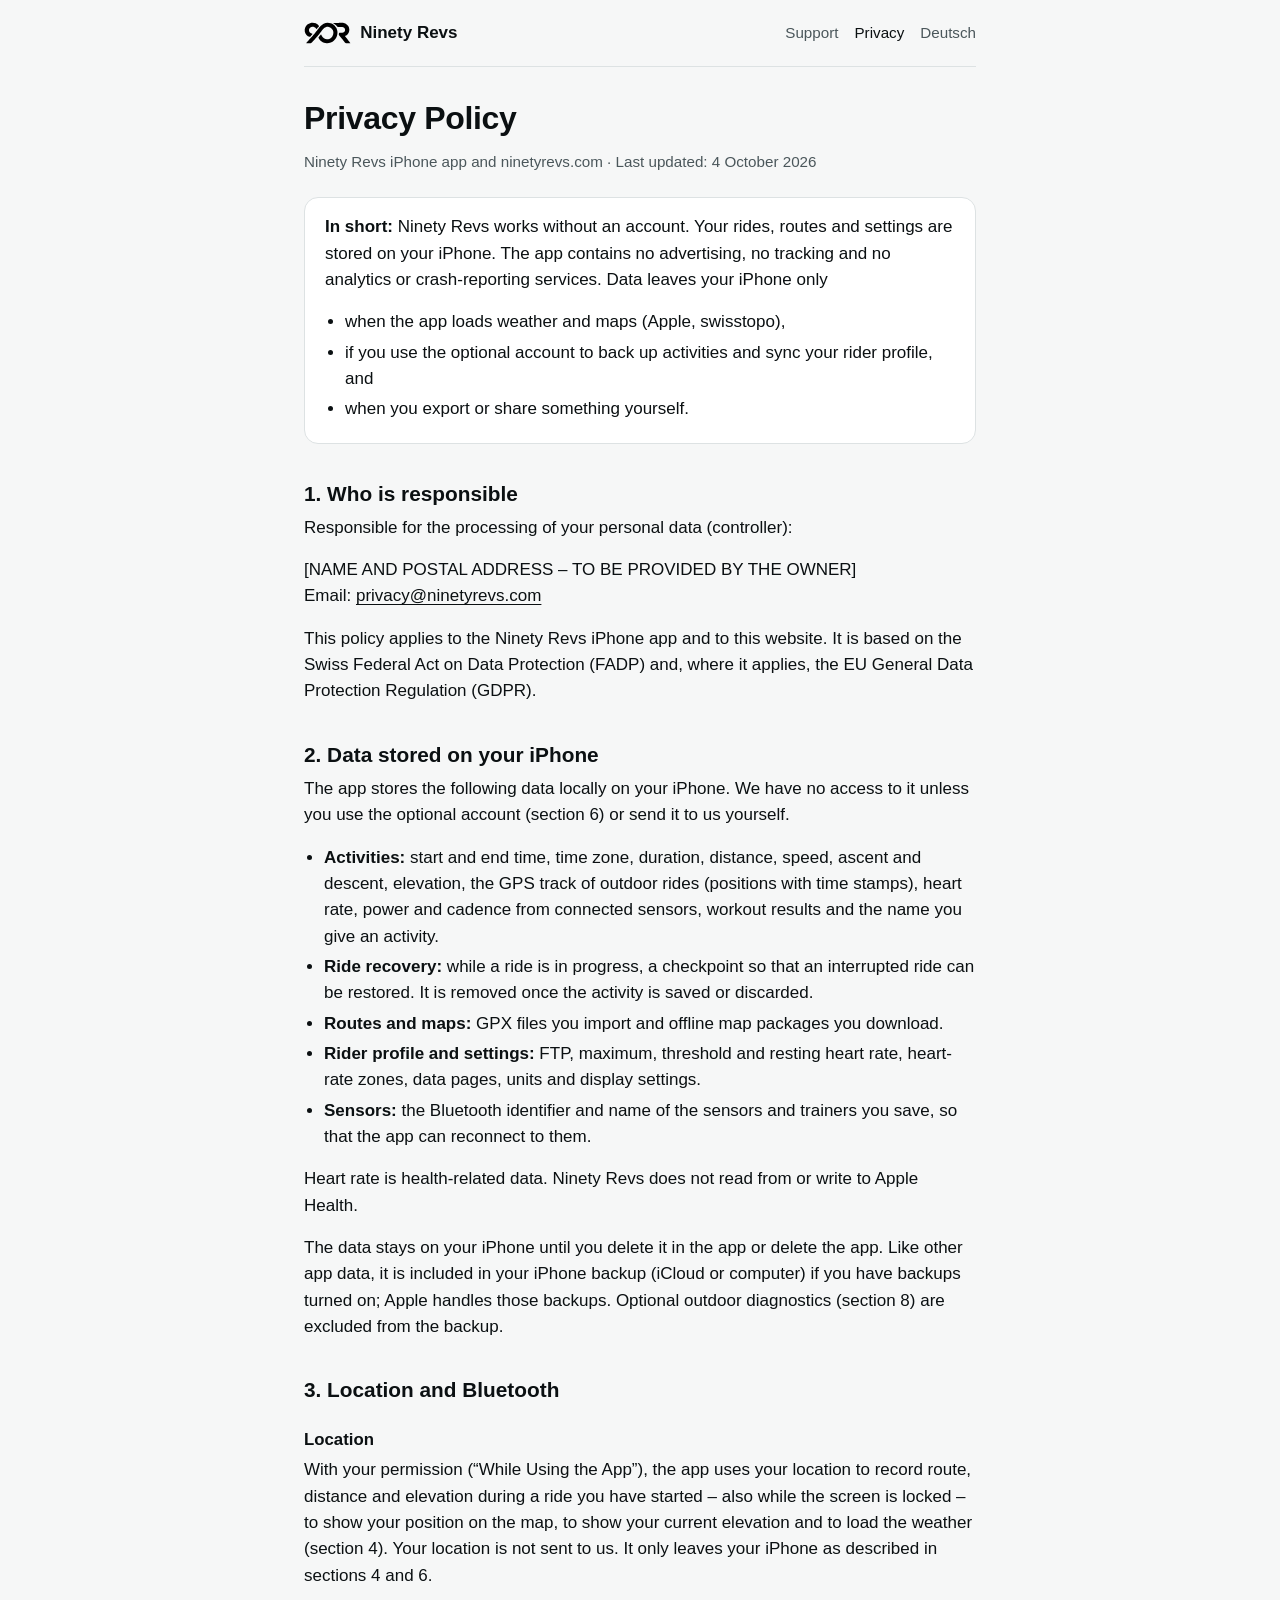
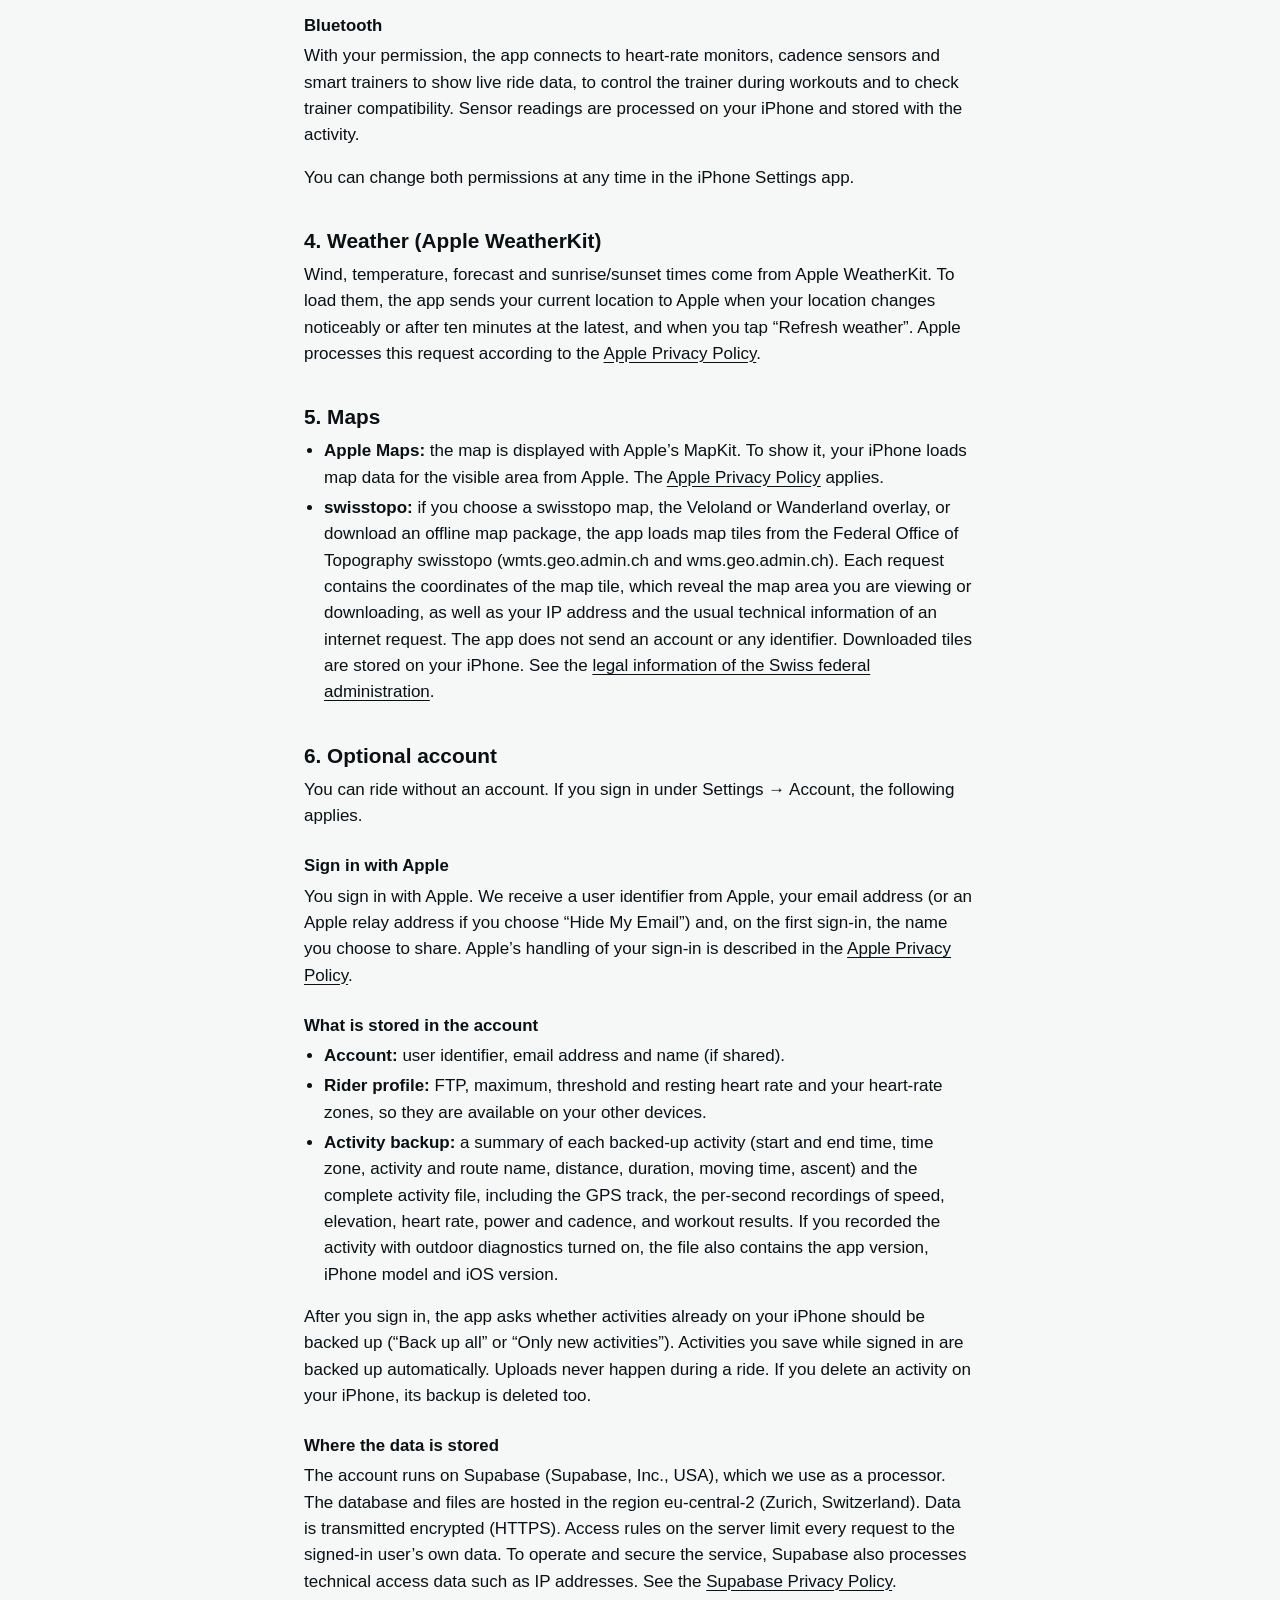
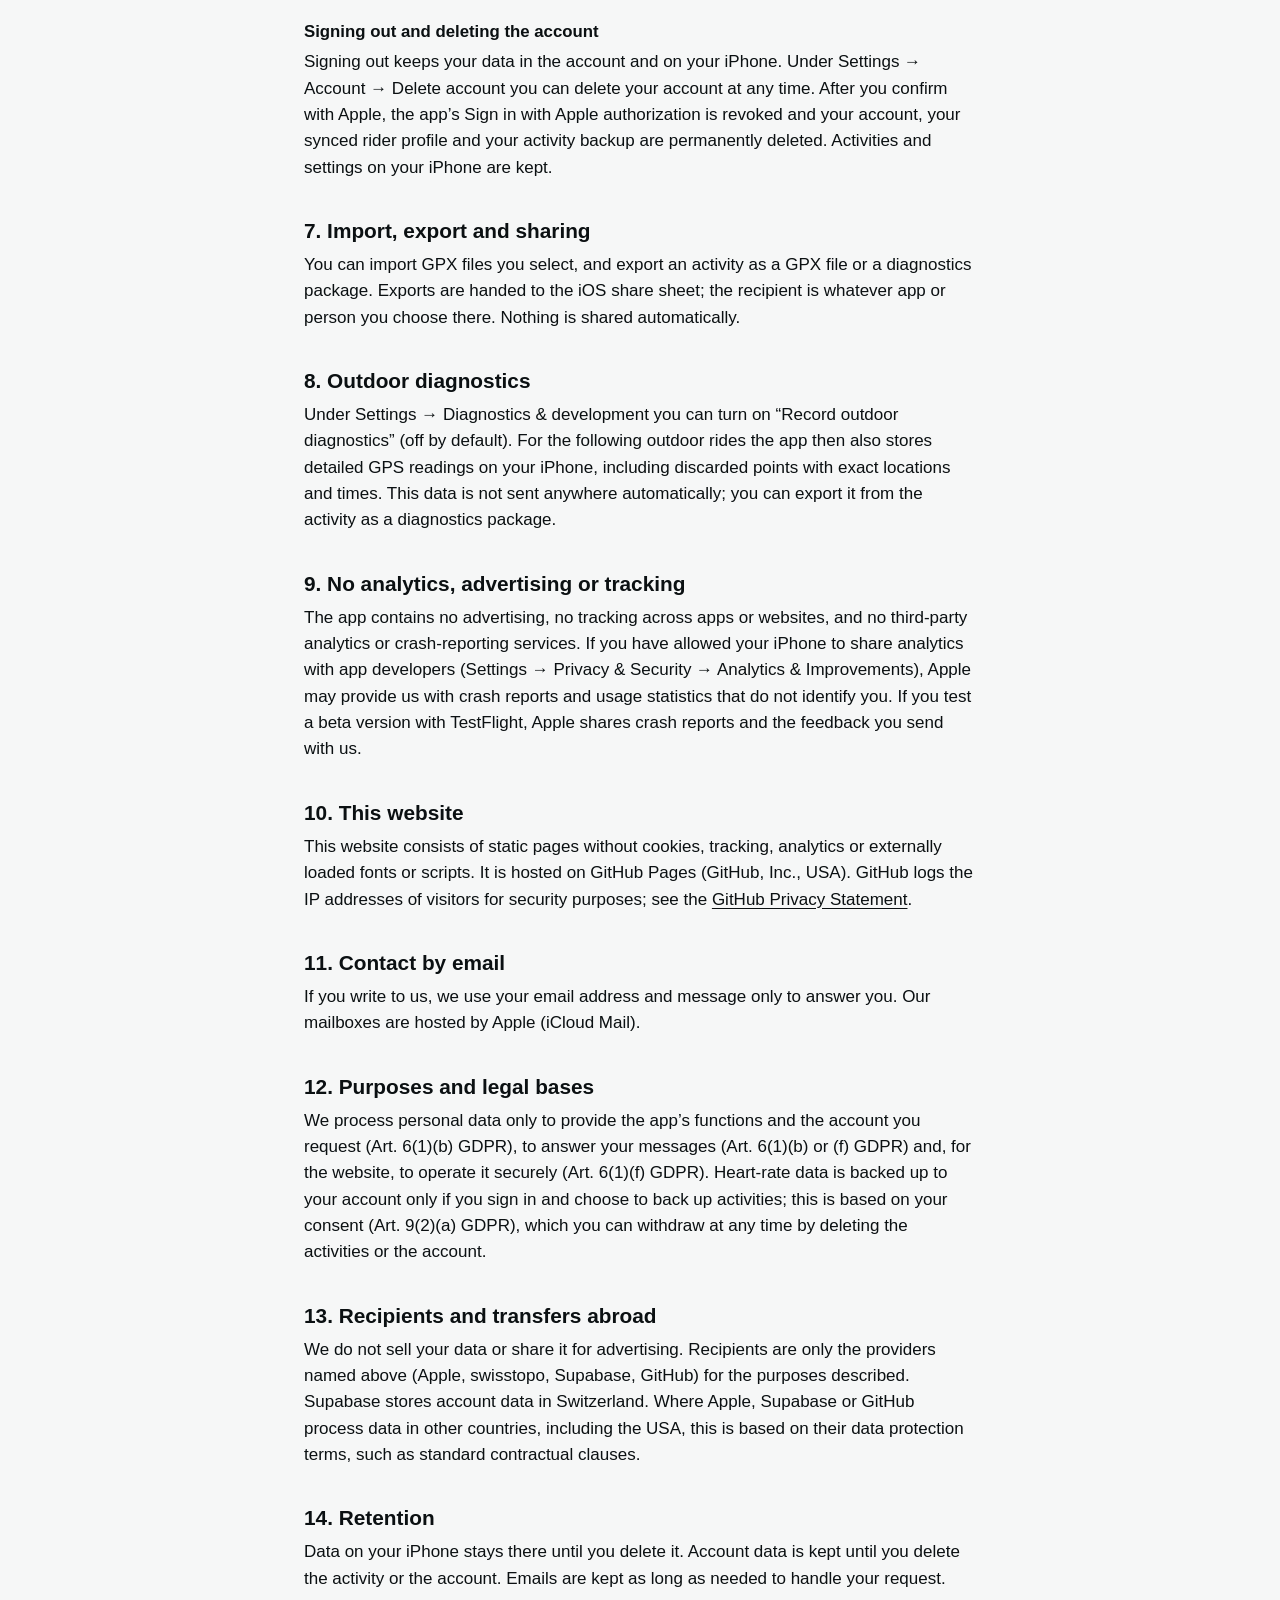
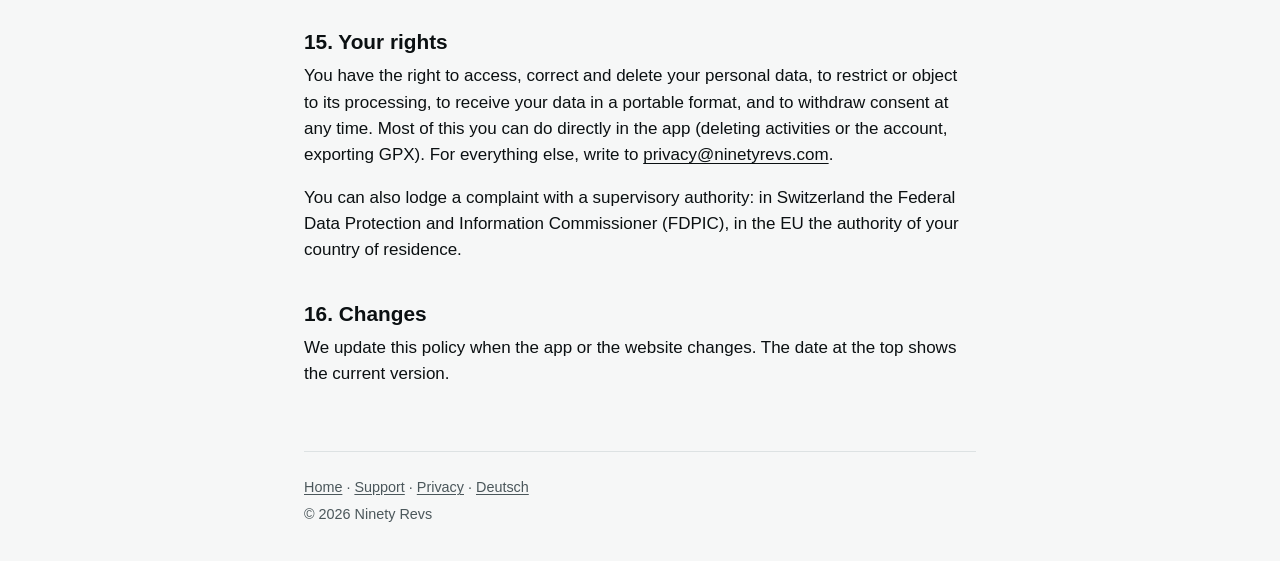
==== privacy/index.html @ 8e25889f "feat: add landing, support and privacy pages in English and German Static GitHub Pages site for nine" ====
<!doctype html>
<html lang="en">
<head>
<meta charset="utf-8">
<meta name="viewport" content="width=device-width, initial-scale=1, viewport-fit=cover">
<title>Privacy Policy – Ninety Revs</title>
<meta name="description" content="How the Ninety Revs iPhone app and this website handle your data.">
<meta name="color-scheme" content="light dark">
<link rel="stylesheet" href="../assets/site.css">
<link rel="icon" href="../favicon.png" type="image/png">
<link rel="apple-touch-icon" href="../apple-touch-icon.png">
<link rel="alternate" hreflang="en" href="https://ninetyrevs.com/privacy/">
<link rel="alternate" hreflang="de" href="https://ninetyrevs.com/de/privacy/">
<link rel="canonical" href="https://ninetyrevs.com/privacy/">
</head>
<body>
<div class="wrap">
<header class="site">
  <a class="brand" href="../"><picture><source srcset="../assets/90r-white.svg" media="(prefers-color-scheme: dark)"><img src="../assets/90r-black.svg" alt="" width="47" height="22"></picture>Ninety Revs</a>
  <nav class="site" aria-label="Main">
    <a href="../support/">Support</a>
    <a href="./" aria-current="page">Privacy</a>
    <a href="../de/privacy/" hreflang="de" lang="de">Deutsch</a>
  </nav>
</header>
<main>
<h1>Privacy Policy</h1>
<p class="meta">Ninety Revs iPhone app and ninetyrevs.com · Last updated: 4 October 2026</p>

<div class="box">
<p><strong>In short:</strong> Ninety Revs works without an account. Your rides, routes and settings are stored on your iPhone. The app contains no advertising, no tracking and no analytics or crash-reporting services. Data leaves your iPhone only</p>
<ul>
  <li>when the app loads weather and maps (Apple, swisstopo),</li>
  <li>if you use the optional account to back up activities and sync your rider profile, and</li>
  <li>when you export or share something yourself.</li>
</ul>
</div>

<h2 id="controller">1. Who is responsible</h2>
<p>Responsible for the processing of your personal data (controller):</p>
<p>[NAME AND POSTAL ADDRESS – TO BE PROVIDED BY THE OWNER]<br>
Email: <a href="mailto:privacy@ninetyrevs.com">privacy@ninetyrevs.com</a></p>
<p>This policy applies to the Ninety Revs iPhone app and to this website. It is based on the Swiss Federal Act on Data Protection (FADP) and, where it applies, the EU General Data Protection Regulation (GDPR).</p>

<h2 id="on-device">2. Data stored on your iPhone</h2>
<p>The app stores the following data locally on your iPhone. We have no access to it unless you use the optional account (section 6) or send it to us yourself.</p>
<ul>
  <li><strong>Activities:</strong> start and end time, time zone, duration, distance, speed, ascent and descent, elevation, the GPS track of outdoor rides (positions with time stamps), heart rate, power and cadence from connected sensors, workout results and the name you give an activity.</li>
  <li><strong>Ride recovery:</strong> while a ride is in progress, a checkpoint so that an interrupted ride can be restored. It is removed once the activity is saved or discarded.</li>
  <li><strong>Routes and maps:</strong> GPX files you import and offline map packages you download.</li>
  <li><strong>Rider profile and settings:</strong> FTP, maximum, threshold and resting heart rate, heart-rate zones, data pages, units and display settings.</li>
  <li><strong>Sensors:</strong> the Bluetooth identifier and name of the sensors and trainers you save, so that the app can reconnect to them.</li>
</ul>
<p>Heart rate is health-related data. Ninety Revs does not read from or write to Apple Health.</p>
<p>The data stays on your iPhone until you delete it in the app or delete the app. Like other app data, it is included in your iPhone backup (iCloud or computer) if you have backups turned on; Apple handles those backups. Optional outdoor diagnostics (section 8) are excluded from the backup.</p>

<h2 id="permissions">3. Location and Bluetooth</h2>
<h3>Location</h3>
<p>With your permission (“While Using the App”), the app uses your location to record route, distance and elevation during a ride you have started – also while the screen is locked – to show your position on the map, to show your current elevation and to load the weather (section 4). Your location is not sent to us. It only leaves your iPhone as described in sections 4 and 6.</p>
<h3>Bluetooth</h3>
<p>With your permission, the app connects to heart-rate monitors, cadence sensors and smart trainers to show live ride data, to control the trainer during workouts and to check trainer compatibility. Sensor readings are processed on your iPhone and stored with the activity.</p>
<p>You can change both permissions at any time in the iPhone Settings app.</p>

<h2 id="weather">4. Weather (Apple WeatherKit)</h2>
<p>Wind, temperature, forecast and sunrise/sunset times come from Apple WeatherKit. To load them, the app sends your current location to Apple when your location changes noticeably or after ten minutes at the latest, and when you tap “Refresh weather”. Apple processes this request according to the <a href="https://www.apple.com/legal/privacy/">Apple Privacy Policy</a>.</p>

<h2 id="maps">5. Maps</h2>
<ul>
  <li><strong>Apple Maps:</strong> the map is displayed with Apple’s MapKit. To show it, your iPhone loads map data for the visible area from Apple. The <a href="https://www.apple.com/legal/privacy/">Apple Privacy Policy</a> applies.</li>
  <li><strong>swisstopo:</strong> if you choose a swisstopo map, the Veloland or Wanderland overlay, or download an offline map package, the app loads map tiles from the Federal Office of Topography swisstopo (wmts.geo.admin.ch and wms.geo.admin.ch). Each request contains the coordinates of the map tile, which reveal the map area you are viewing or downloading, as well as your IP address and the usual technical information of an internet request. The app does not send an account or any identifier. Downloaded tiles are stored on your iPhone. See the <a href="https://www.admin.ch/gov/en/start/terms-and-conditions.html">legal information of the Swiss federal administration</a>.</li>
</ul>

<h2 id="account">6. Optional account</h2>
<p>You can ride without an account. If you sign in under Settings → Account, the following applies.</p>
<h3>Sign in with Apple</h3>
<p>You sign in with Apple. We receive a user identifier from Apple, your email address (or an Apple relay address if you choose “Hide My Email”) and, on the first sign-in, the name you choose to share. Apple’s handling of your sign-in is described in the <a href="https://www.apple.com/legal/privacy/">Apple Privacy Policy</a>.</p>
<h3>What is stored in the account</h3>
<ul>
  <li><strong>Account:</strong> user identifier, email address and name (if shared).</li>
  <li><strong>Rider profile:</strong> FTP, maximum, threshold and resting heart rate and your heart-rate zones, so they are available on your other devices.</li>
  <li><strong>Activity backup:</strong> a summary of each backed-up activity (start and end time, time zone, activity and route name, distance, duration, moving time, ascent) and the complete activity file, including the GPS track, the per-second recordings of speed, elevation, heart rate, power and cadence, and workout results. If you recorded the activity with outdoor diagnostics turned on, the file also contains the app version, iPhone model and iOS version.</li>
</ul>
<p>After you sign in, the app asks whether activities already on your iPhone should be backed up (“Back up all” or “Only new activities”). Activities you save while signed in are backed up automatically. Uploads never happen during a ride. If you delete an activity on your iPhone, its backup is deleted too.</p>
<h3>Where the data is stored</h3>
<p>The account runs on Supabase (Supabase, Inc., USA), which we use as a processor. The database and files are hosted in the region eu-central-2 (Zurich, Switzerland). Data is transmitted encrypted (HTTPS). Access rules on the server limit every request to the signed-in user’s own data. To operate and secure the service, Supabase also processes technical access data such as IP addresses. See the <a href="https://supabase.com/privacy">Supabase Privacy Policy</a>.</p>
<h3>Signing out and deleting the account</h3>
<p>Signing out keeps your data in the account and on your iPhone. Under Settings → Account → Delete account you can delete your account at any time. After you confirm with Apple, the app’s Sign in with Apple authorization is revoked and your account, your synced rider profile and your activity backup are permanently deleted. Activities and settings on your iPhone are kept.</p>

<h2 id="sharing">7. Import, export and sharing</h2>
<p>You can import GPX files you select, and export an activity as a GPX file or a diagnostics package. Exports are handed to the iOS share sheet; the recipient is whatever app or person you choose there. Nothing is shared automatically.</p>

<h2 id="diagnostics">8. Outdoor diagnostics</h2>
<p>Under Settings → Diagnostics &amp; development you can turn on “Record outdoor diagnostics” (off by default). For the following outdoor rides the app then also stores detailed GPS readings on your iPhone, including discarded points with exact locations and times. This data is not sent anywhere automatically; you can export it from the activity as a diagnostics package.</p>

<h2 id="analytics">9. No analytics, advertising or tracking</h2>
<p>The app contains no advertising, no tracking across apps or websites, and no third-party analytics or crash-reporting services. If you have allowed your iPhone to share analytics with app developers (Settings → Privacy &amp; Security → Analytics &amp; Improvements), Apple may provide us with crash reports and usage statistics that do not identify you. If you test a beta version with TestFlight, Apple shares crash reports and the feedback you send with us.</p>

<h2 id="website">10. This website</h2>
<p>This website consists of static pages without cookies, tracking, analytics or externally loaded fonts or scripts. It is hosted on GitHub Pages (GitHub, Inc., USA). GitHub logs the IP addresses of visitors for security purposes; see the <a href="https://docs.github.com/en/site-policy/privacy-policies/github-general-privacy-statement">GitHub Privacy Statement</a>.</p>

<h2 id="email">11. Contact by email</h2>
<p>If you write to us, we use your email address and message only to answer you. Our mailboxes are hosted by Apple (iCloud Mail).</p>

<h2 id="legal-bases">12. Purposes and legal bases</h2>
<p>We process personal data only to provide the app’s functions and the account you request (Art. 6(1)(b) GDPR), to answer your messages (Art. 6(1)(b) or (f) GDPR) and, for the website, to operate it securely (Art. 6(1)(f) GDPR). Heart-rate data is backed up to your account only if you sign in and choose to back up activities; this is based on your consent (Art. 9(2)(a) GDPR), which you can withdraw at any time by deleting the activities or the account.</p>

<h2 id="recipients">13. Recipients and transfers abroad</h2>
<p>We do not sell your data or share it for advertising. Recipients are only the providers named above (Apple, swisstopo, Supabase, GitHub) for the purposes described. Supabase stores account data in Switzerland. Where Apple, Supabase or GitHub process data in other countries, including the USA, this is based on their data protection terms, such as standard contractual clauses.</p>

<h2 id="retention">14. Retention</h2>
<p>Data on your iPhone stays there until you delete it. Account data is kept until you delete the activity or the account. Emails are kept as long as needed to handle your request.</p>

<h2 id="rights">15. Your rights</h2>
<p>You have the right to access, correct and delete your personal data, to restrict or object to its processing, to receive your data in a portable format, and to withdraw consent at any time. Most of this you can do directly in the app (deleting activities or the account, exporting GPX). For everything else, write to <a href="mailto:privacy@ninetyrevs.com">privacy@ninetyrevs.com</a>.</p>
<p>You can also lodge a complaint with a supervisory authority: in Switzerland the Federal Data Protection and Information Commissioner (FDPIC), in the EU the authority of your country of residence.</p>

<h2 id="changes">16. Changes</h2>
<p>We update this policy when the app or the website changes. The date at the top shows the current version.</p>
</main>
<footer class="site">
  <p><a href="../">Home</a> · <a href="../support/">Support</a> · <a href="./">Privacy</a> · <a href="../de/privacy/" hreflang="de" lang="de">Deutsch</a></p>
  <p>© 2026 Ninety Revs</p>
</footer>
</div>
</body>
</html>
---- assets/site.css ----
/* Ninety Revs website. System fonts only; no external resources. */
:root {
  color-scheme: light dark;
  --bg: #f6f7f7;
  --surface: #ffffff;
  --text: #0b1012;
  --muted: #4b575b;
  --line: #dde2e3;
  --link: #0b1012;
  --accent: #69777b;
}

@media (prefers-color-scheme: dark) {
  :root {
    --bg: #070a0b;
    --surface: #11181b;
    --text: #f2f4f4;
    --muted: #a3afb2;
    --line: #243035;
    --link: #ffffff;
    --accent: #8d9a9e;
  }
}

*,
*::before,
*::after { box-sizing: border-box; }

html { -webkit-text-size-adjust: 100%; text-size-adjust: 100%; }

body {
  margin: 0;
  background: var(--bg);
  color: var(--text);
  font: 17px/1.55 -apple-system, BlinkMacSystemFont, "Segoe UI", Roboto, "Helvetica Neue", Arial, sans-serif;
}

.wrap {
  max-width: 44rem;
  margin: 0 auto;
  padding: 0 max(1rem, env(safe-area-inset-left)) 0 max(1rem, env(safe-area-inset-right));
}

header.site {
  display: flex;
  align-items: center;
  justify-content: space-between;
  gap: 1rem;
  padding: 1.25rem 0;
  border-bottom: 1px solid var(--line);
}

header.site a.brand { display: inline-flex; align-items: center; gap: 0.6rem; color: var(--text); text-decoration: none; font-weight: 600; }
header.site a.brand img { display: block; height: 22px; width: auto; }

nav.site { display: flex; flex-wrap: wrap; gap: 0.25rem 1rem; font-size: 0.95rem; }
nav.site a { color: var(--muted); text-decoration: none; }
nav.site a:hover, nav.site a[aria-current="page"] { color: var(--text); }

main { padding: 2rem 0 3rem; }

h1 { font-size: 2rem; line-height: 1.2; letter-spacing: -0.01em; margin: 0 0 0.75rem; }
h2 { font-size: 1.3rem; line-height: 1.3; margin: 2.25rem 0 0.5rem; }
h3 { font-size: 1.05rem; margin: 1.5rem 0 0.25rem; }
p, ul, ol, dl { margin: 0 0 1rem; }
ul, ol { padding-left: 1.25rem; }
li { margin: 0.25rem 0; }

a { color: var(--link); text-underline-offset: 0.15em; }

.lead { font-size: 1.15rem; color: var(--muted); }
.meta { color: var(--muted); font-size: 0.95rem; }

.hero { text-align: center; padding: 2rem 0 1rem; }
.hero img.icon { width: 128px; height: 128px; border-radius: 28px; display: block; margin: 0 auto 1.5rem; box-shadow: 0 6px 24px rgb(0 0 0 / 0.18); }
.hero h1 { font-size: 2.4rem; }

.cards { display: grid; gap: 1rem; grid-template-columns: repeat(auto-fit, minmax(14rem, 1fr)); margin: 2rem 0; }
.card { display: block; padding: 1.1rem 1.25rem; background: var(--surface); border: 1px solid var(--line); border-radius: 14px; color: var(--text); text-decoration: none; }
.card strong { display: block; font-size: 1.05rem; margin-bottom: 0.2rem; }
.card span { color: var(--muted); font-size: 0.95rem; }
.card:hover { border-color: var(--accent); }

.box { padding: 1rem 1.25rem; background: var(--surface); border: 1px solid var(--line); border-radius: 14px; margin: 1.5rem 0; }
.box p:last-child, .box ul:last-child { margin-bottom: 0; }

details { border-top: 1px solid var(--line); padding: 0.75rem 0; }
details:last-of-type { border-bottom: 1px solid var(--line); }
summary { cursor: pointer; font-weight: 600; }
details > :not(summary) { margin-top: 0.5rem; }

footer.site { border-top: 1px solid var(--line); padding: 1.25rem 0 max(2rem, env(safe-area-inset-bottom)); color: var(--muted); font-size: 0.9rem; }
footer.site a { color: var(--muted); }
footer.site p { margin: 0.25rem 0; }

@media (max-width: 30rem) {
  h1 { font-size: 1.7rem; }
  .hero h1 { font-size: 2rem; }
  header.site { flex-direction: column; align-items: flex-start; gap: 0.5rem; }
}
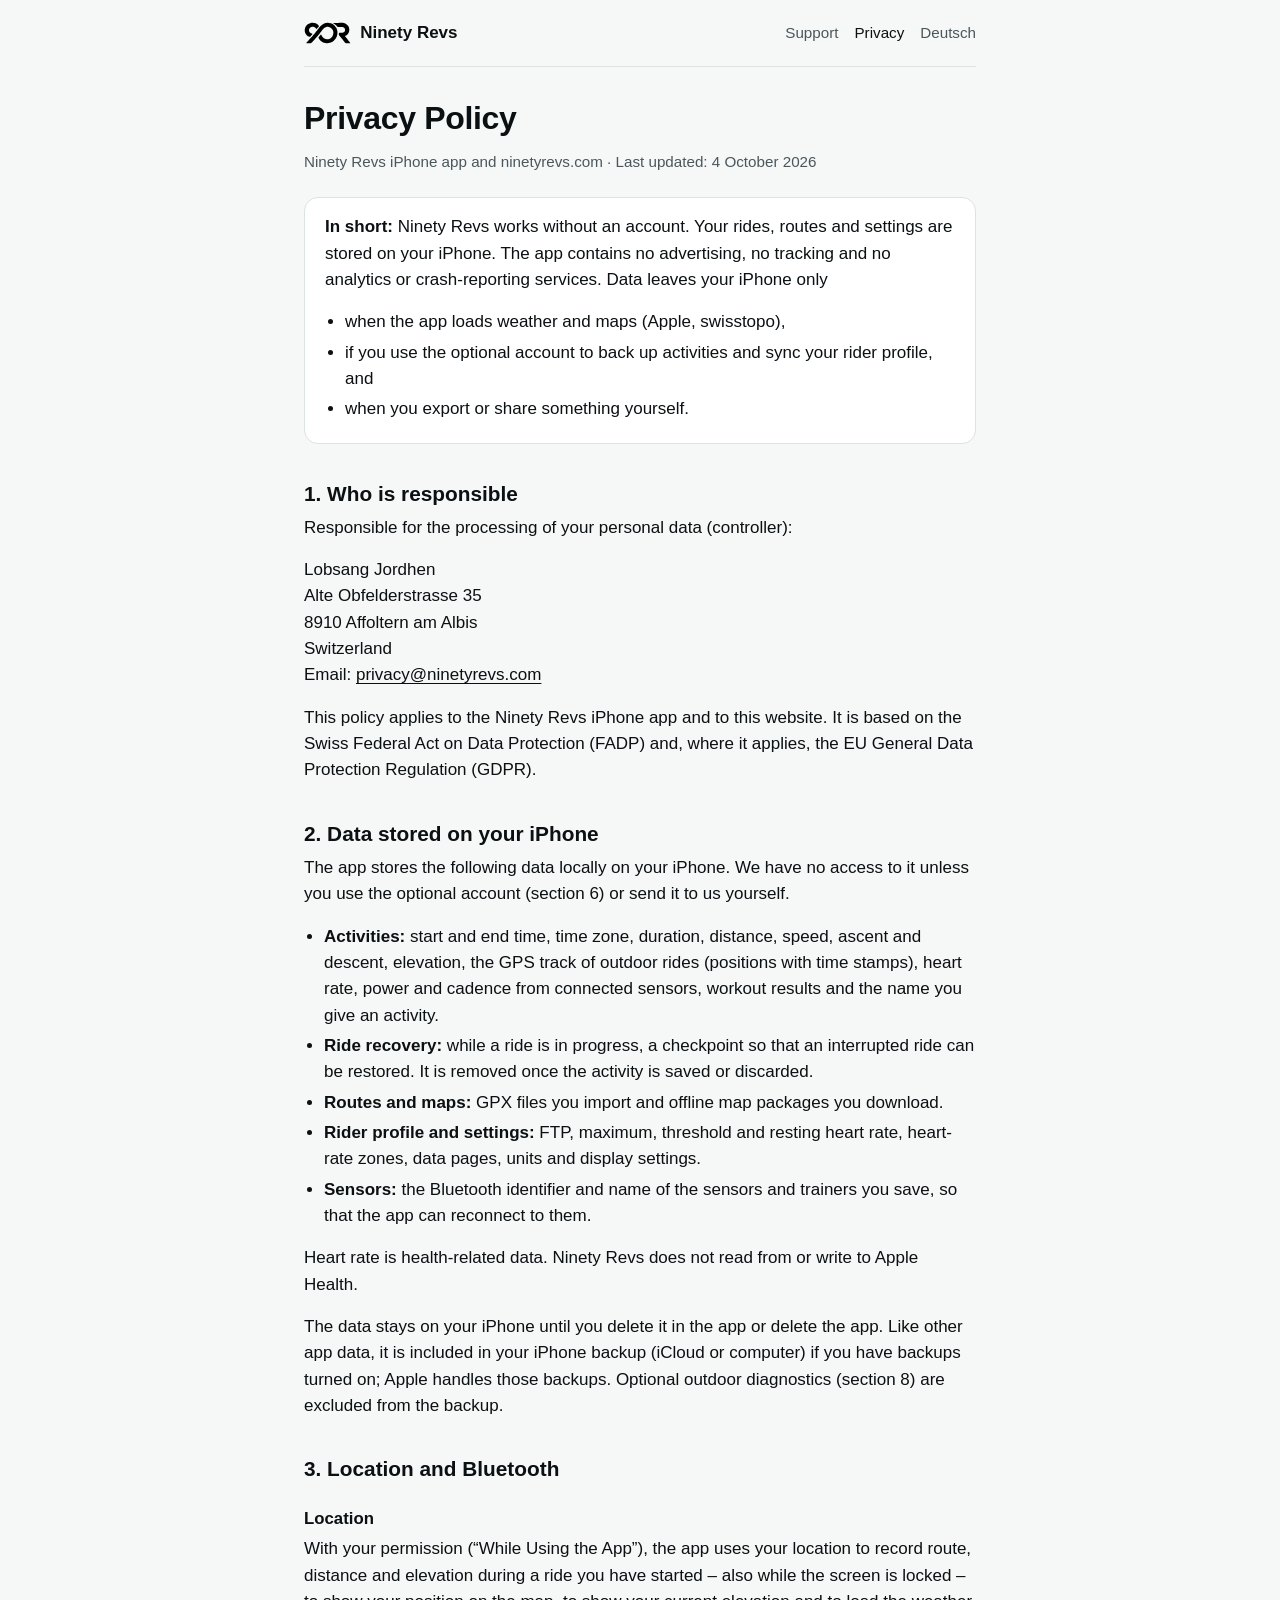
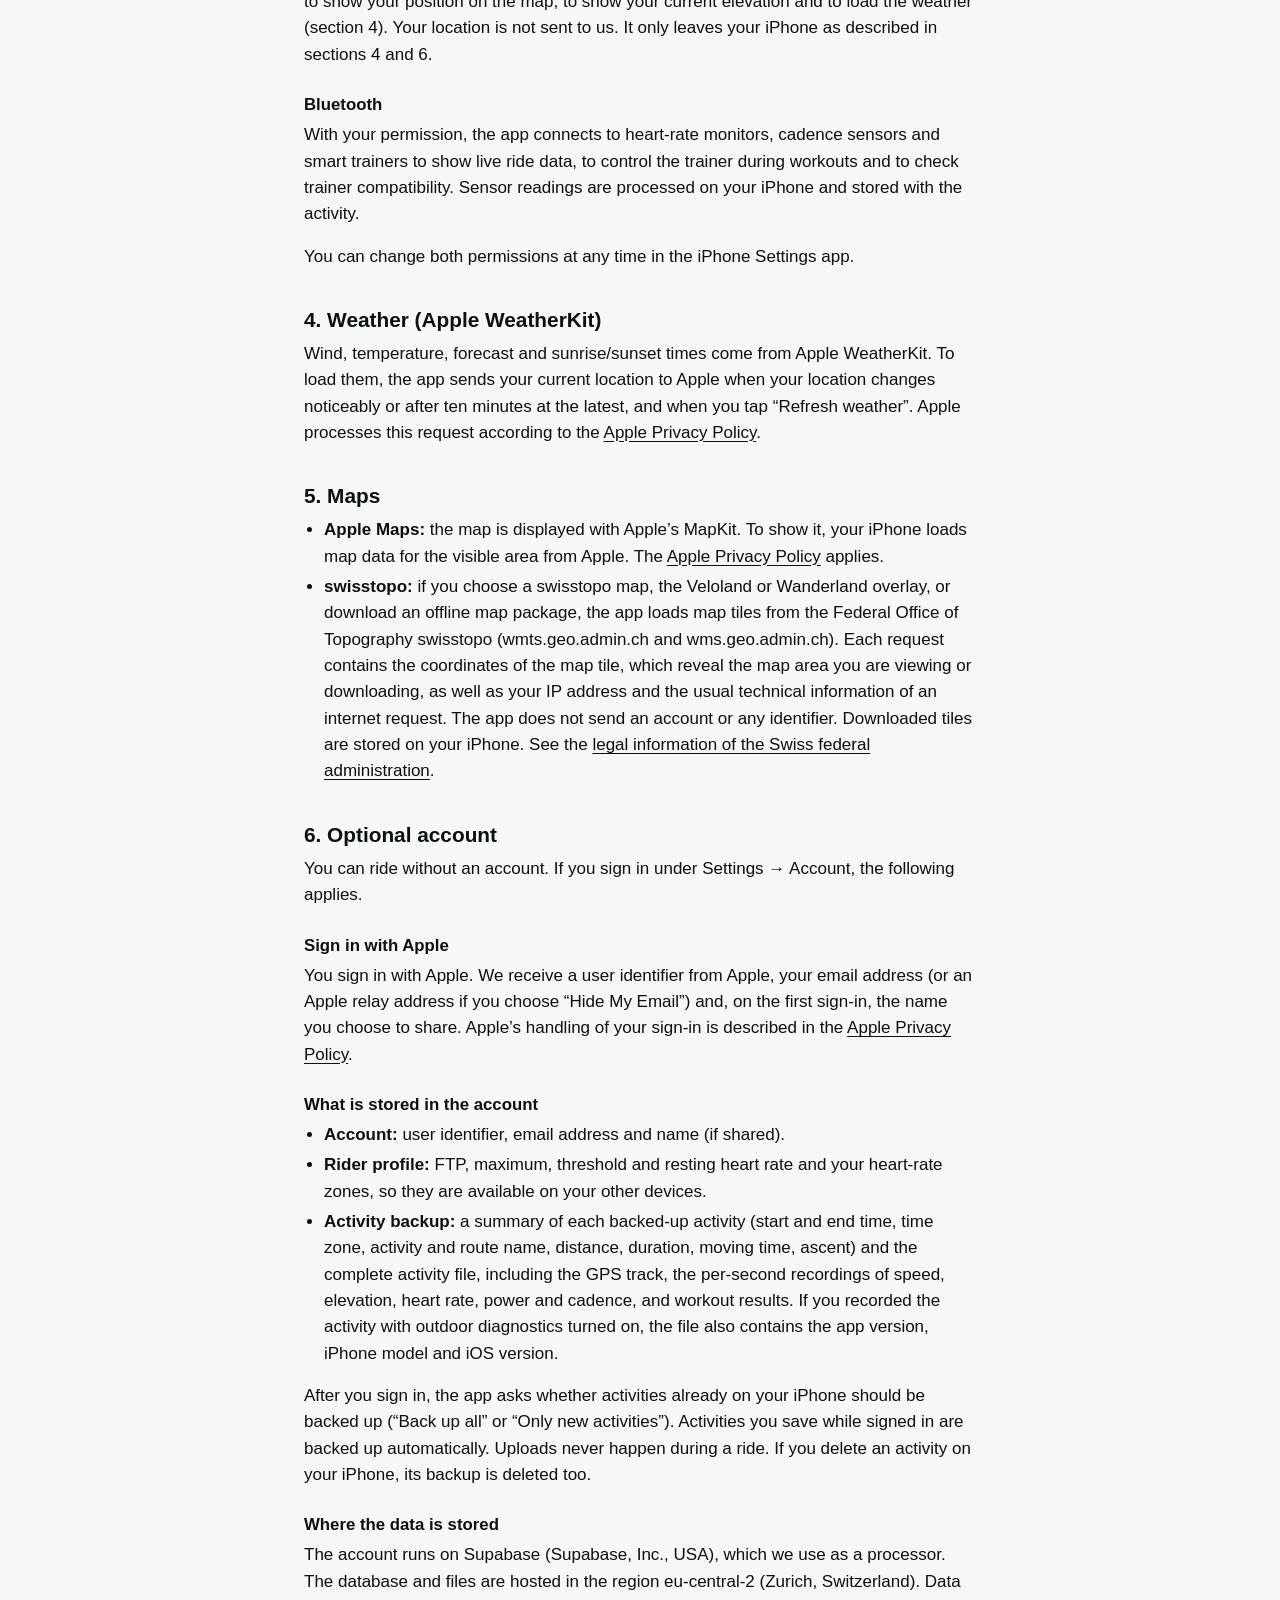
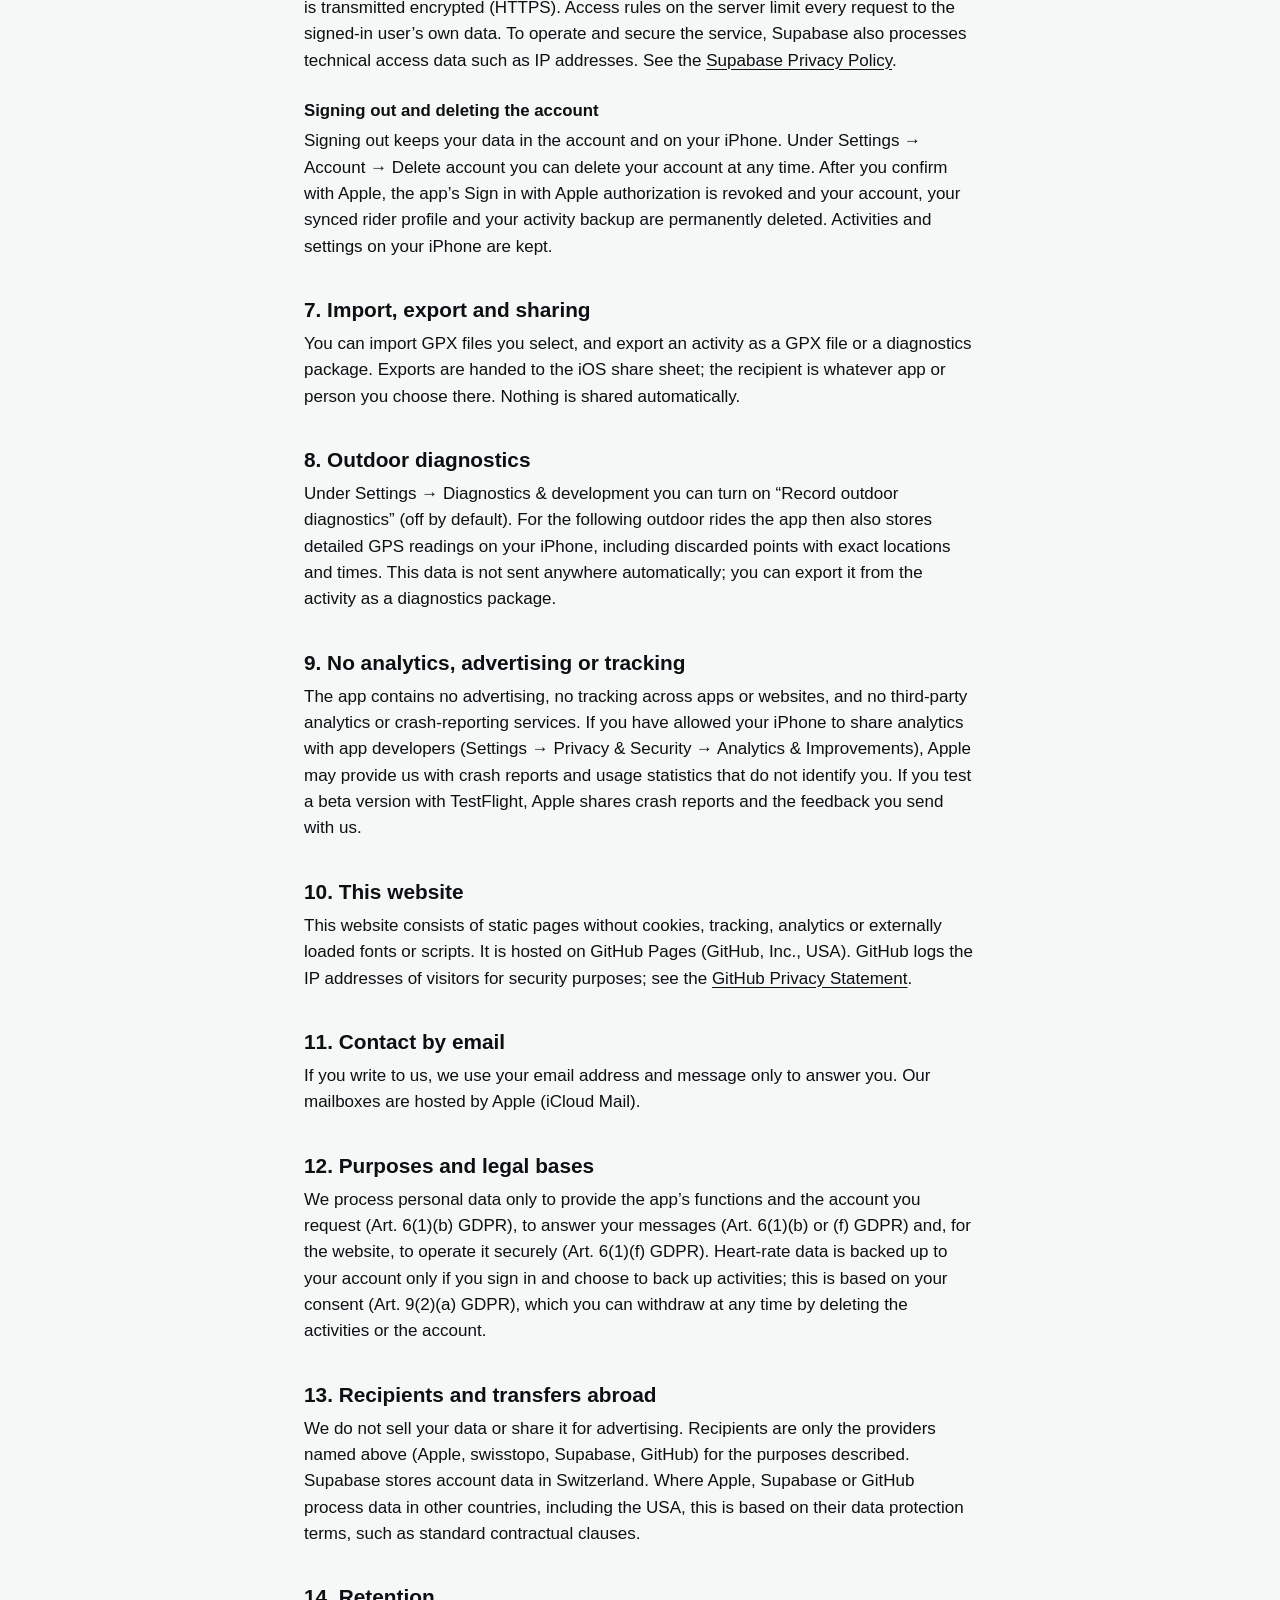
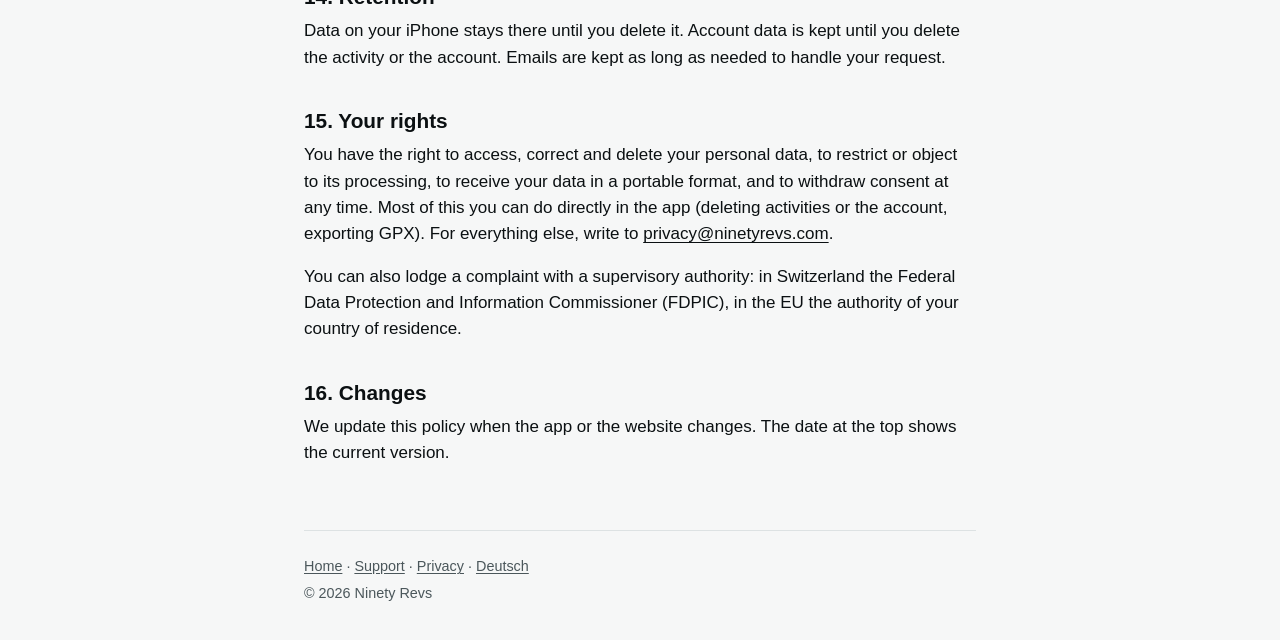
==== commit c7b385ea: "docs: add controller name and address to privacy policy Refs Annotator/ninety-revs#340  Co-Authored-" ====
--- a/privacy/index.html
+++ b/privacy/index.html
@@ -38,7 +38,10 @@
 
 <h2 id="controller">1. Who is responsible</h2>
 <p>Responsible for the processing of your personal data (controller):</p>
-<p>[NAME AND POSTAL ADDRESS – TO BE PROVIDED BY THE OWNER]<br>
+<p>Lobsang Jordhen<br>
+Alte Obfelderstrasse 35<br>
+8910 Affoltern am Albis<br>
+Switzerland<br>
 Email: <a href="mailto:privacy@ninetyrevs.com">privacy@ninetyrevs.com</a></p>
 <p>This policy applies to the Ninety Revs iPhone app and to this website. It is based on the Swiss Federal Act on Data Protection (FADP) and, where it applies, the EU General Data Protection Regulation (GDPR).</p>
 
